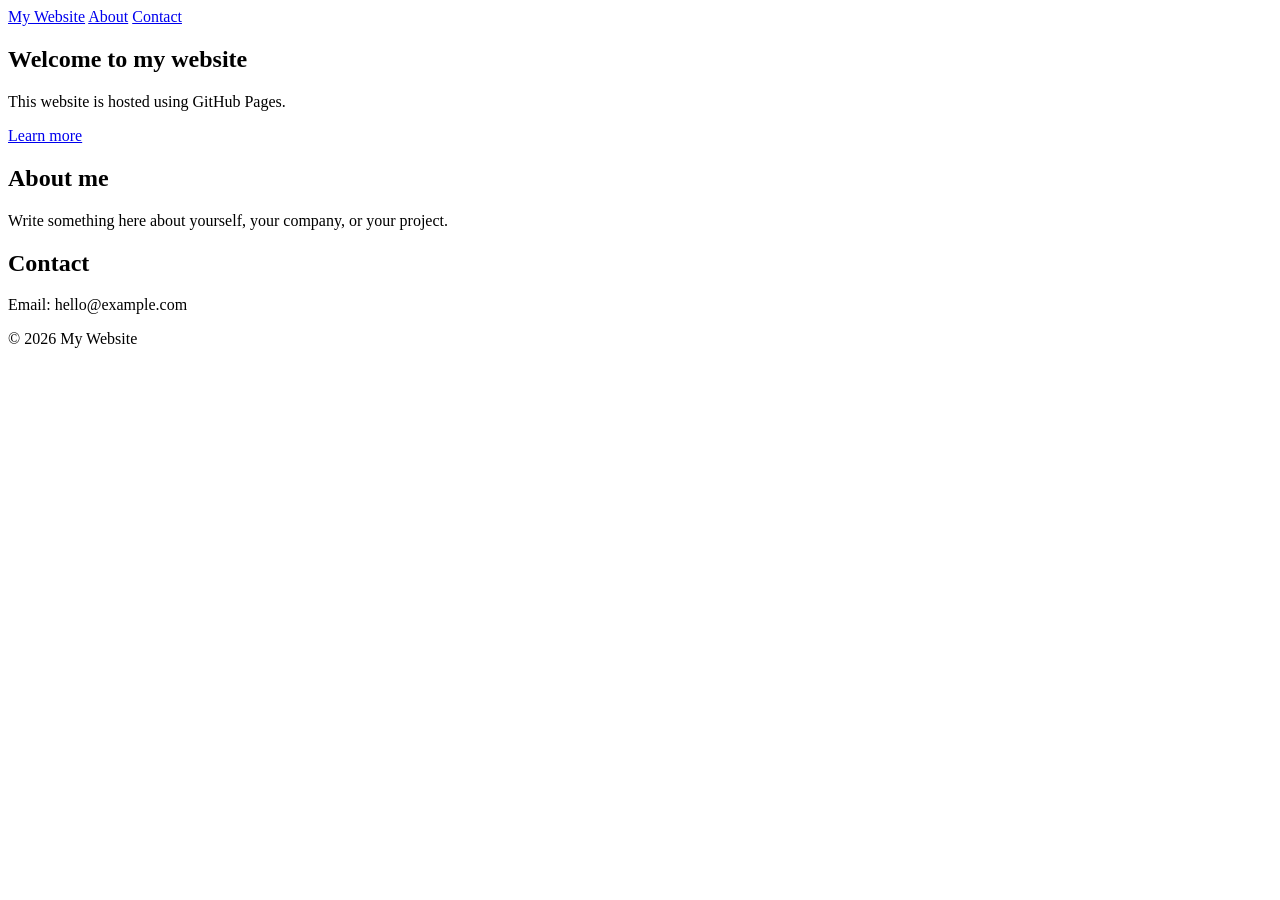
==== index.html @ 78ca0180 "Create index.html" ====
<!DOCTYPE html>
<html lang="en">
<head>
  <meta charset="UTF-8">

  <meta
    name="viewport"
    content="width=device-width, initial-scale=1.0"
  >

  <title>My Website</title>

  <meta
    name="description"
    content="Welcome to my personal website."
  >

  <link rel="stylesheet" href="style.css">
</head>

<body>
  <header>
    <nav>
      <a href="/">My Website</a>
      <a href="#about">About</a>
      <a href="#contact">Contact</a>
    </nav>
  </header>

  <main>
    <section class="hero">
      <h1>Welcome to my website</h1>
      <p>This website is hosted using GitHub Pages.</p>
      <a class="button" href="#about">Learn more</a>
    </section>

    <section id="about">
      <h2>About me</h2>
      <p>
        Write something here about yourself, your company,
        or your project.
      </p>
    </section>

    <section id="contact">
      <h2>Contact</h2>
      <p>Email: hello@example.com</p>
    </section>
  </main>

  <footer>
    <p>© 2026 My Website</p>
  </footer>
</body>
</html>
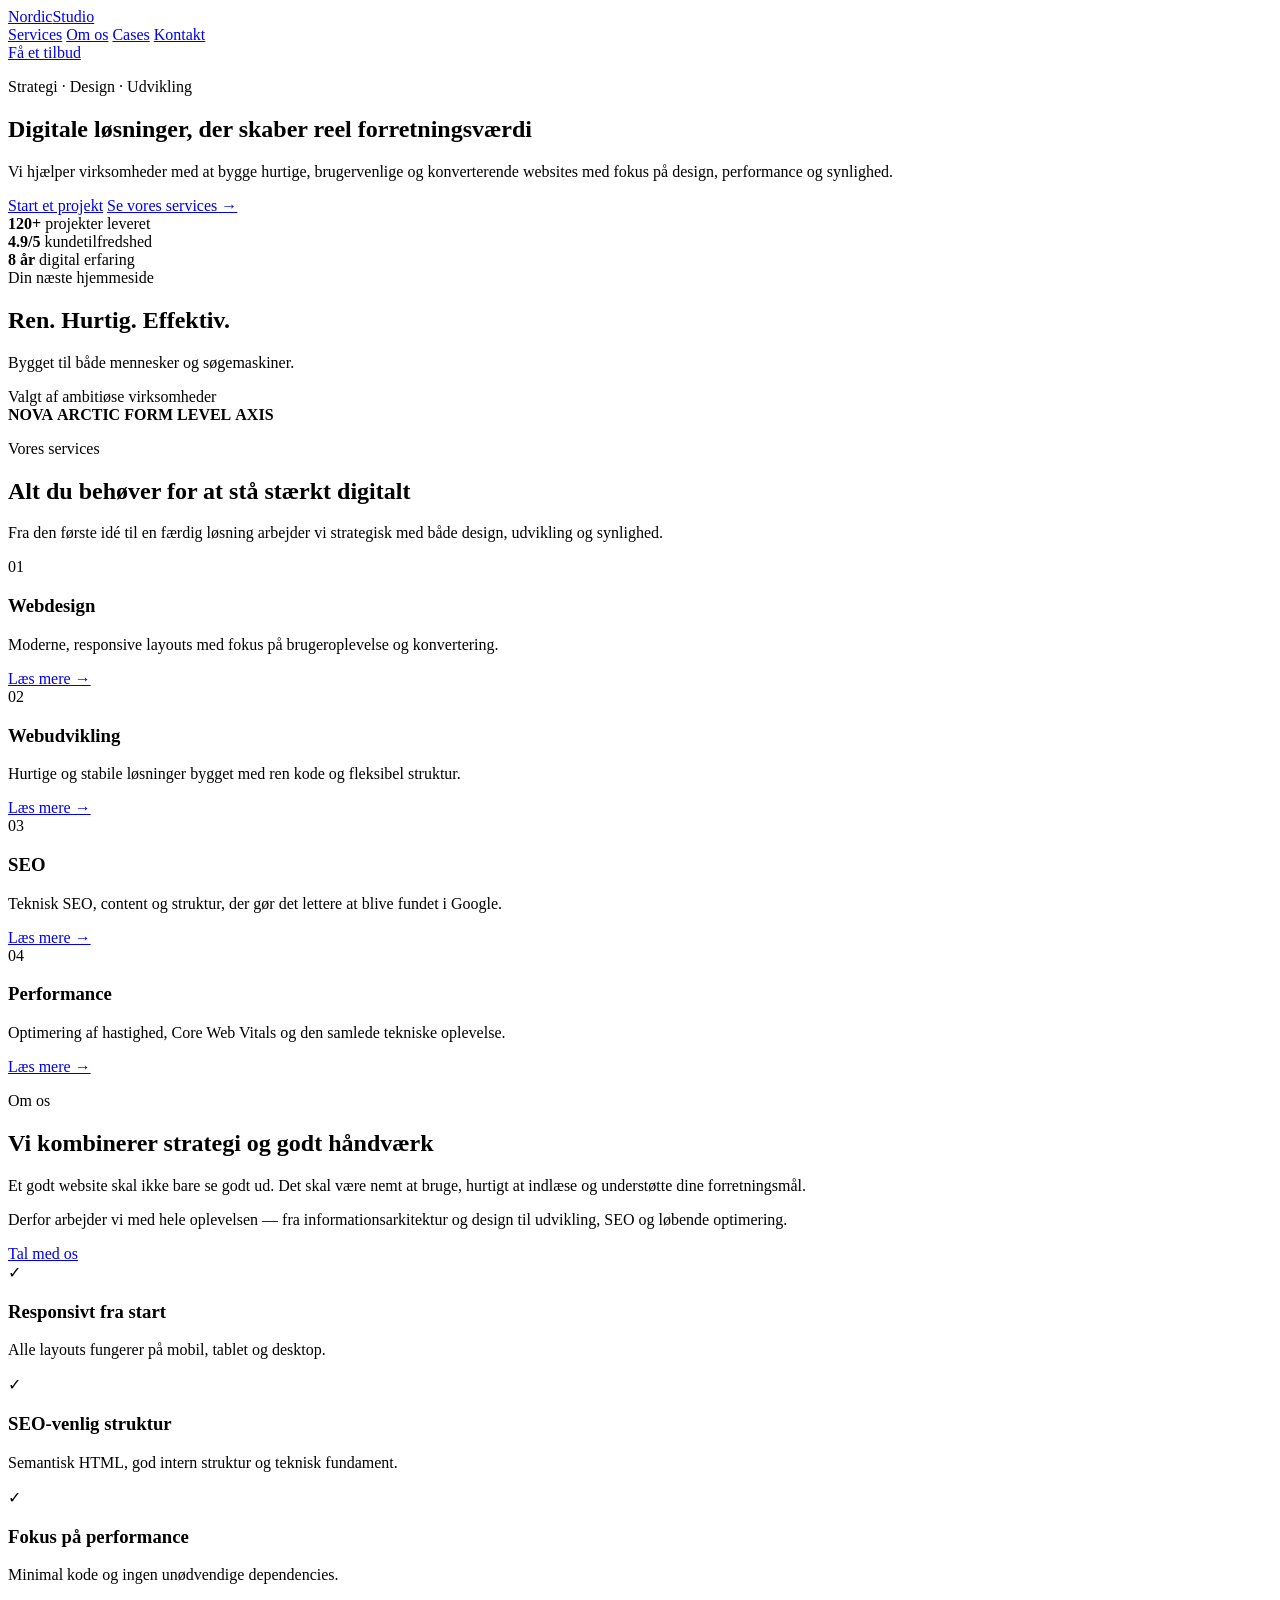
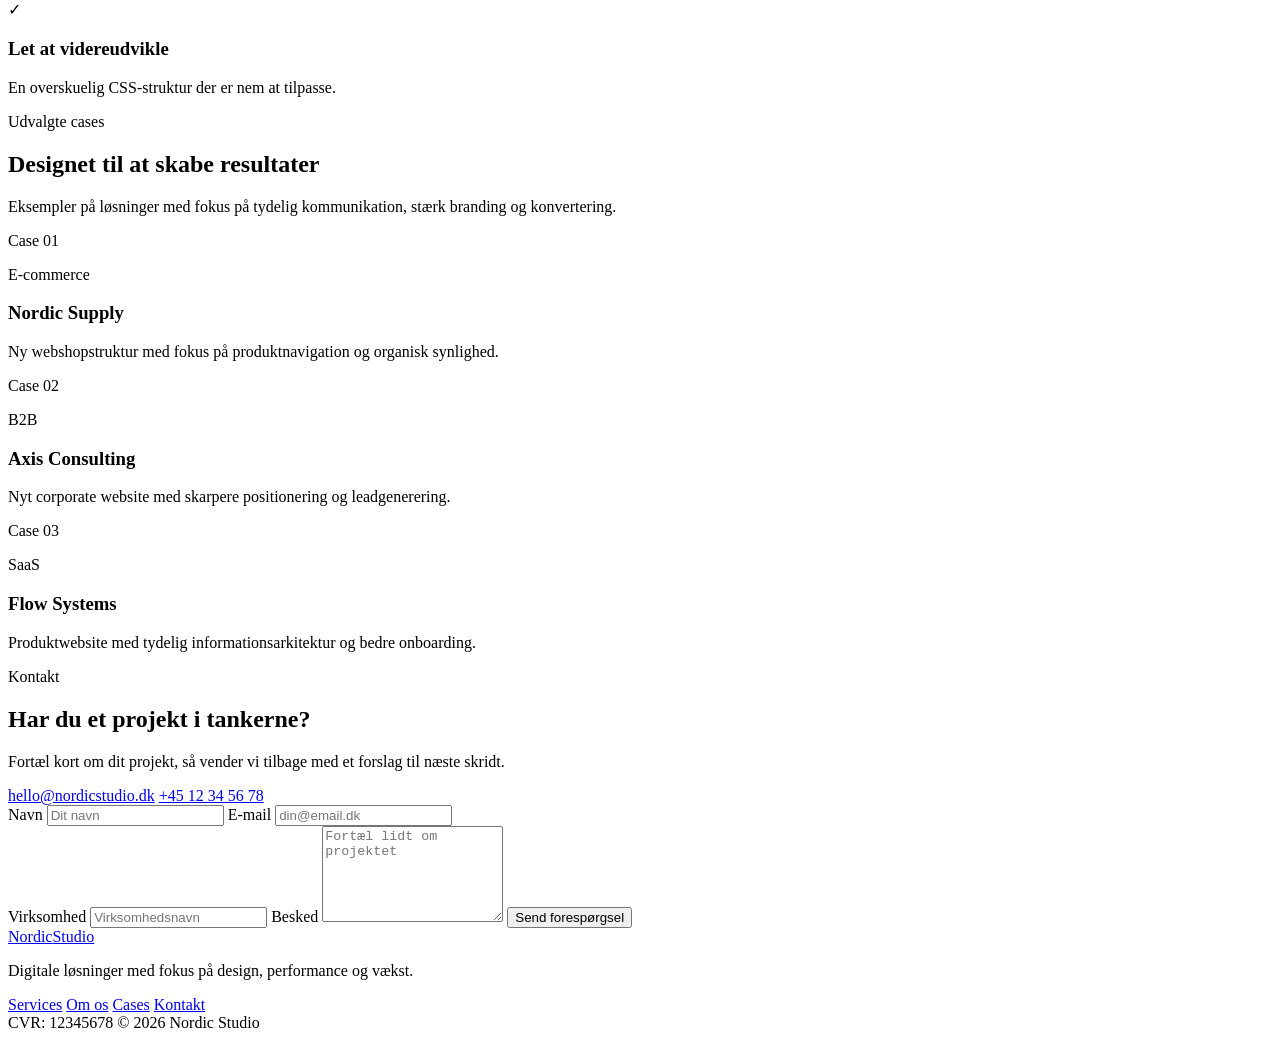
==== commit c6011d80: "Update index.html" ====
--- a/index.html
+++ b/index.html
@@ -1,55 +1,305 @@
 <!DOCTYPE html>
-<html lang="en">
+<html lang="da">
 <head>
   <meta charset="UTF-8">
-
-  <meta
-    name="viewport"
-    content="width=device-width, initial-scale=1.0"
-  >
-
-  <title>My Website</title>
-
-  <meta
-    name="description"
-    content="Welcome to my personal website."
-  >
-
-  <link rel="stylesheet" href="style.css">
+  <meta name="viewport" content="width=device-width, initial-scale=1.0">
+  <meta name="description" content="Responsiv hjemmeside bygget med HTML og CSS Flexbox.">
+  <title>Nordic Studio | Moderne digitale løsninger</title>
+  <link rel="stylesheet" href="styles.css">
 </head>
-
 <body>
-  <header>
-    <nav>
-      <a href="/">My Website</a>
-      <a href="#about">About</a>
-      <a href="#contact">Contact</a>
-    </nav>
+
+  <header class="site-header">
+    <div class="container header-inner">
+      <a href="#" class="logo" aria-label="Nordic Studio forside">Nordic<span>Studio</span></a>
+
+      <nav class="main-nav" aria-label="Primær navigation">
+        <a href="#services">Services</a>
+        <a href="#about">Om os</a>
+        <a href="#cases">Cases</a>
+        <a href="#contact">Kontakt</a>
+      </nav>
+
+      <a href="#contact" class="button button-small">Få et tilbud</a>
+    </div>
   </header>
 
   <main>
+
     <section class="hero">
-      <h1>Welcome to my website</h1>
-      <p>This website is hosted using GitHub Pages.</p>
-      <a class="button" href="#about">Learn more</a>
-    </section>
-
-    <section id="about">
-      <h2>About me</h2>
-      <p>
-        Write something here about yourself, your company,
-        or your project.
-      </p>
-    </section>
-
-    <section id="contact">
-      <h2>Contact</h2>
-      <p>Email: hello@example.com</p>
-    </section>
+      <div class="container hero-inner">
+        <div class="hero-content">
+          <p class="eyebrow">Strategi · Design · Udvikling</p>
+          <h1>Digitale løsninger, der skaber reel forretningsværdi</h1>
+          <p class="hero-text">
+            Vi hjælper virksomheder med at bygge hurtige, brugervenlige og konverterende websites
+            med fokus på design, performance og synlighed.
+          </p>
+
+          <div class="hero-actions">
+            <a href="#contact" class="button">Start et projekt</a>
+            <a href="#services" class="text-link">Se vores services →</a>
+          </div>
+
+          <div class="hero-stats">
+            <div>
+              <strong>120+</strong>
+              <span>projekter leveret</span>
+            </div>
+            <div>
+              <strong>4.9/5</strong>
+              <span>kundetilfredshed</span>
+            </div>
+            <div>
+              <strong>8 år</strong>
+              <span>digital erfaring</span>
+            </div>
+          </div>
+        </div>
+
+        <div class="hero-card">
+          <div class="browser-bar">
+            <span></span><span></span><span></span>
+          </div>
+          <div class="mockup">
+            <div class="mockup-label">Din næste hjemmeside</div>
+            <h2>Ren. Hurtig. Effektiv.</h2>
+            <p>Bygget til både mennesker og søgemaskiner.</p>
+            <div class="mockup-boxes">
+              <div></div>
+              <div></div>
+              <div></div>
+            </div>
+          </div>
+        </div>
+      </div>
+    </section>
+
+    <section class="trust">
+      <div class="container trust-inner">
+        <span>Valgt af ambitiøse virksomheder</span>
+        <div class="logos">
+          <strong>NOVA</strong>
+          <strong>ARCTIC</strong>
+          <strong>FORM</strong>
+          <strong>LEVEL</strong>
+          <strong>AXIS</strong>
+        </div>
+      </div>
+    </section>
+
+    <section class="section" id="services">
+      <div class="container">
+        <div class="section-heading">
+          <div>
+            <p class="eyebrow">Vores services</p>
+            <h2>Alt du behøver for at stå stærkt digitalt</h2>
+          </div>
+          <p>
+            Fra den første idé til en færdig løsning arbejder vi strategisk med både design,
+            udvikling og synlighed.
+          </p>
+        </div>
+
+        <div class="service-grid">
+          <article class="service-card">
+            <div class="service-number">01</div>
+            <h3>Webdesign</h3>
+            <p>Moderne, responsive layouts med fokus på brugeroplevelse og konvertering.</p>
+            <a href="#contact">Læs mere →</a>
+          </article>
+
+          <article class="service-card">
+            <div class="service-number">02</div>
+            <h3>Webudvikling</h3>
+            <p>Hurtige og stabile løsninger bygget med ren kode og fleksibel struktur.</p>
+            <a href="#contact">Læs mere →</a>
+          </article>
+
+          <article class="service-card">
+            <div class="service-number">03</div>
+            <h3>SEO</h3>
+            <p>Teknisk SEO, content og struktur, der gør det lettere at blive fundet i Google.</p>
+            <a href="#contact">Læs mere →</a>
+          </article>
+
+          <article class="service-card">
+            <div class="service-number">04</div>
+            <h3>Performance</h3>
+            <p>Optimering af hastighed, Core Web Vitals og den samlede tekniske oplevelse.</p>
+            <a href="#contact">Læs mere →</a>
+          </article>
+        </div>
+      </div>
+    </section>
+
+    <section class="section section-dark" id="about">
+      <div class="container split-layout">
+        <div class="split-copy">
+          <p class="eyebrow">Om os</p>
+          <h2>Vi kombinerer strategi og godt håndværk</h2>
+          <p>
+            Et godt website skal ikke bare se godt ud. Det skal være nemt at bruge, hurtigt at
+            indlæse og understøtte dine forretningsmål.
+          </p>
+          <p>
+            Derfor arbejder vi med hele oplevelsen — fra informationsarkitektur og design til
+            udvikling, SEO og løbende optimering.
+          </p>
+          <a href="#contact" class="button button-light">Tal med os</a>
+        </div>
+
+        <div class="feature-list">
+          <div class="feature-item">
+            <span>✓</span>
+            <div>
+              <h3>Responsivt fra start</h3>
+              <p>Alle layouts fungerer på mobil, tablet og desktop.</p>
+            </div>
+          </div>
+
+          <div class="feature-item">
+            <span>✓</span>
+            <div>
+              <h3>SEO-venlig struktur</h3>
+              <p>Semantisk HTML, god intern struktur og teknisk fundament.</p>
+            </div>
+          </div>
+
+          <div class="feature-item">
+            <span>✓</span>
+            <div>
+              <h3>Fokus på performance</h3>
+              <p>Minimal kode og ingen unødvendige dependencies.</p>
+            </div>
+          </div>
+
+          <div class="feature-item">
+            <span>✓</span>
+            <div>
+              <h3>Let at videreudvikle</h3>
+              <p>En overskuelig CSS-struktur der er nem at tilpasse.</p>
+            </div>
+          </div>
+        </div>
+      </div>
+    </section>
+
+    <section class="section" id="cases">
+      <div class="container">
+        <div class="section-heading">
+          <div>
+            <p class="eyebrow">Udvalgte cases</p>
+            <h2>Designet til at skabe resultater</h2>
+          </div>
+          <p>
+            Eksempler på løsninger med fokus på tydelig kommunikation, stærk branding og
+            konvertering.
+          </p>
+        </div>
+
+        <div class="case-grid">
+          <article class="case-card case-large">
+            <div class="case-visual">
+              <span>Case 01</span>
+            </div>
+            <div class="case-content">
+              <p class="case-category">E-commerce</p>
+              <h3>Nordic Supply</h3>
+              <p>Ny webshopstruktur med fokus på produktnavigation og organisk synlighed.</p>
+            </div>
+          </article>
+
+          <article class="case-card">
+            <div class="case-visual visual-alt">
+              <span>Case 02</span>
+            </div>
+            <div class="case-content">
+              <p class="case-category">B2B</p>
+              <h3>Axis Consulting</h3>
+              <p>Nyt corporate website med skarpere positionering og leadgenerering.</p>
+            </div>
+          </article>
+
+          <article class="case-card">
+            <div class="case-visual visual-third">
+              <span>Case 03</span>
+            </div>
+            <div class="case-content">
+              <p class="case-category">SaaS</p>
+              <h3>Flow Systems</h3>
+              <p>Produktwebsite med tydelig informationsarkitektur og bedre onboarding.</p>
+            </div>
+          </article>
+        </div>
+      </div>
+    </section>
+
+    <section class="section contact-section" id="contact">
+      <div class="container contact-layout">
+        <div class="contact-copy">
+          <p class="eyebrow">Kontakt</p>
+          <h2>Har du et projekt i tankerne?</h2>
+          <p>
+            Fortæl kort om dit projekt, så vender vi tilbage med et forslag til næste skridt.
+          </p>
+
+          <div class="contact-details">
+            <a href="mailto:hello@nordicstudio.dk">hello@nordicstudio.dk</a>
+            <a href="tel:+4512345678">+45 12 34 56 78</a>
+          </div>
+        </div>
+
+        <form class="contact-form">
+          <div class="form-row">
+            <label>
+              Navn
+              <input type="text" name="name" placeholder="Dit navn">
+            </label>
+
+            <label>
+              E-mail
+              <input type="email" name="email" placeholder="din@email.dk">
+            </label>
+          </div>
+
+          <label>
+            Virksomhed
+            <input type="text" name="company" placeholder="Virksomhedsnavn">
+          </label>
+
+          <label>
+            Besked
+            <textarea name="message" rows="6" placeholder="Fortæl lidt om projektet"></textarea>
+          </label>
+
+          <button class="button" type="submit">Send forespørgsel</button>
+        </form>
+      </div>
+    </section>
+
   </main>
 
-  <footer>
-    <p>© 2026 My Website</p>
+  <footer class="site-footer">
+    <div class="container footer-inner">
+      <div>
+        <a href="#" class="logo footer-logo">Nordic<span>Studio</span></a>
+        <p>Digitale løsninger med fokus på design, performance og vækst.</p>
+      </div>
+
+      <div class="footer-links">
+        <a href="#services">Services</a>
+        <a href="#about">Om os</a>
+        <a href="#cases">Cases</a>
+        <a href="#contact">Kontakt</a>
+      </div>
+
+      <div class="footer-meta">
+        <span>CVR: 12345678</span>
+        <span>© 2026 Nordic Studio</span>
+      </div>
+    </div>
   </footer>
+
 </body>
 </html>
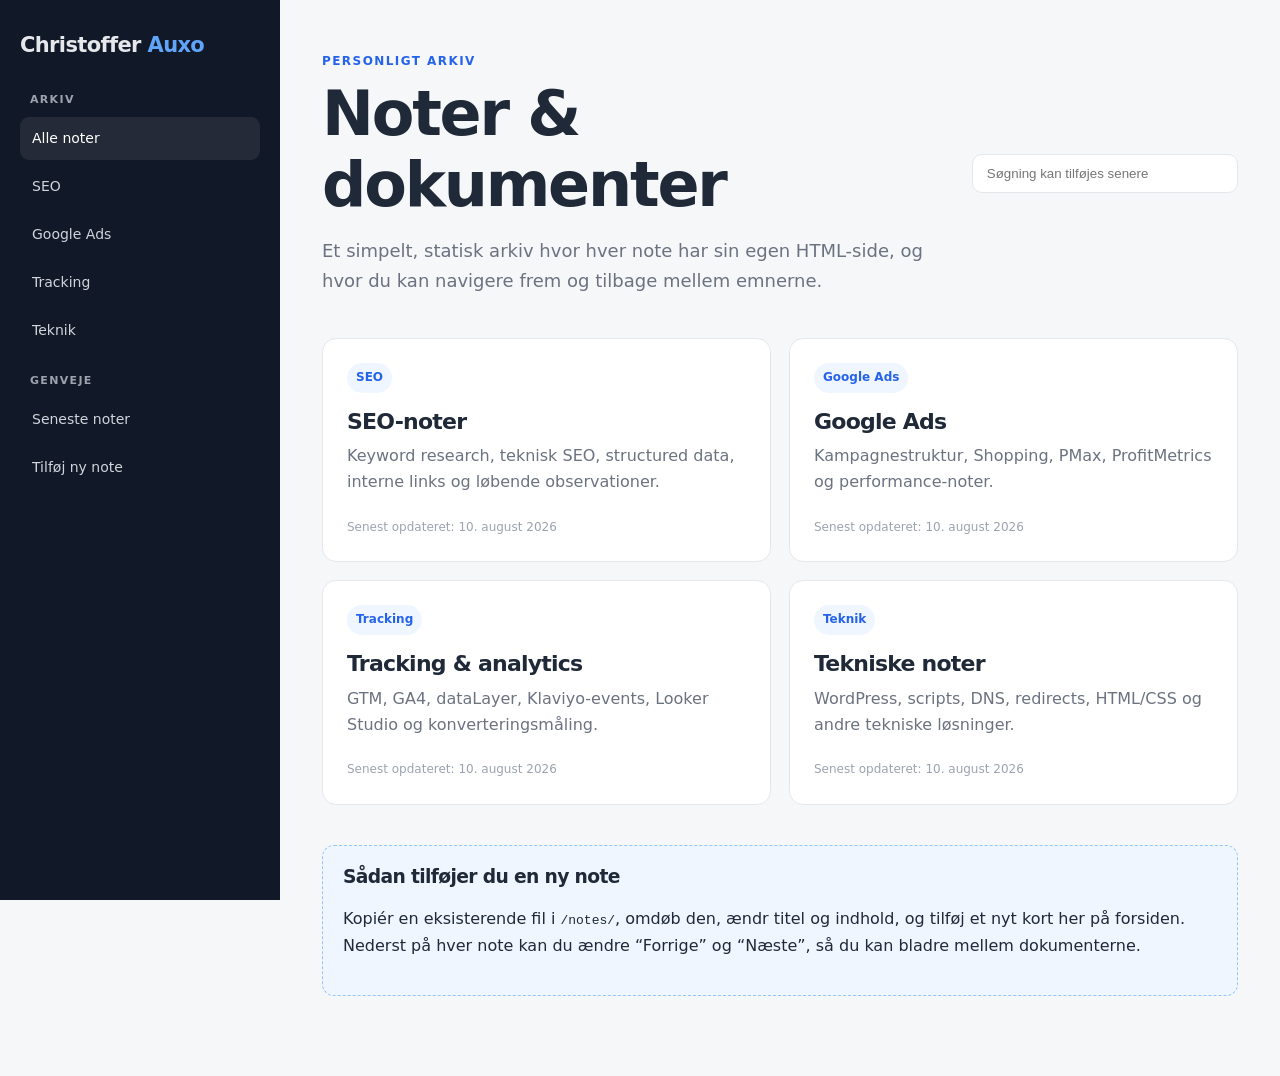
==== commit 2bac5efd: "Add files via upload" ====
--- a/index.html
+++ b/index.html
@@ -1,305 +1,82 @@
-<!DOCTYPE html>
+<!doctype html>
 <html lang="da">
 <head>
-  <meta charset="UTF-8">
-  <meta name="viewport" content="width=device-width, initial-scale=1.0">
-  <meta name="description" content="Responsiv hjemmeside bygget med HTML og CSS Flexbox.">
-  <title>Nordic Studio | Moderne digitale løsninger</title>
+  <meta charset="utf-8">
+  <meta name="viewport" content="width=device-width, initial-scale=1">
+  <meta name="description" content="Personligt note- og dokumentarkiv for Christoffer Auxo.">
+  <title>Christoffer Auxo — Notearkiv</title>
   <link rel="stylesheet" href="styles.css">
 </head>
 <body>
+<div class="layout">
+  <aside class="sidebar">
+    <a class="brand" href="index.html">Christoffer <span>Auxo</span></a>
 
-  <header class="site-header">
-    <div class="container header-inner">
-      <a href="#" class="logo" aria-label="Nordic Studio forside">Nordic<span>Studio</span></a>
+    <div class="sidebar-label">Arkiv</div>
+    <nav class="nav">
+      <a class="active" href="index.html">Alle noter</a>
+      <a href="notes/seo-noter.html">SEO</a>
+      <a href="notes/google-ads.html">Google Ads</a>
+      <a href="notes/tracking.html">Tracking</a>
+      <a href="notes/teknik.html">Teknik</a>
+    </nav>
 
-      <nav class="main-nav" aria-label="Primær navigation">
-        <a href="#services">Services</a>
-        <a href="#about">Om os</a>
-        <a href="#cases">Cases</a>
-        <a href="#contact">Kontakt</a>
-      </nav>
+    <div class="sidebar-label">Genveje</div>
+    <nav class="nav">
+      <a href="#seneste">Seneste noter</a>
+      <a href="#saadan-tilfoejer-du">Tilføj ny note</a>
+    </nav>
+  </aside>
 
-      <a href="#contact" class="button button-small">Få et tilbud</a>
-    </div>
-  </header>
-
-  <main>
-
-    <section class="hero">
-      <div class="container hero-inner">
-        <div class="hero-content">
-          <p class="eyebrow">Strategi · Design · Udvikling</p>
-          <h1>Digitale løsninger, der skaber reel forretningsværdi</h1>
-          <p class="hero-text">
-            Vi hjælper virksomheder med at bygge hurtige, brugervenlige og konverterende websites
-            med fokus på design, performance og synlighed.
-          </p>
-
-          <div class="hero-actions">
-            <a href="#contact" class="button">Start et projekt</a>
-            <a href="#services" class="text-link">Se vores services →</a>
-          </div>
-
-          <div class="hero-stats">
-            <div>
-              <strong>120+</strong>
-              <span>projekter leveret</span>
-            </div>
-            <div>
-              <strong>4.9/5</strong>
-              <span>kundetilfredshed</span>
-            </div>
-            <div>
-              <strong>8 år</strong>
-              <span>digital erfaring</span>
-            </div>
-          </div>
+  <main class="main">
+    <div class="container">
+      <div class="topbar">
+        <div>
+          <p class="eyebrow">Personligt arkiv</p>
+          <h1>Noter & dokumenter</h1>
+          <p class="lead">Et simpelt, statisk arkiv hvor hver note har sin egen HTML-side, og hvor du kan navigere frem og tilbage mellem emnerne.</p>
         </div>
-
-        <div class="hero-card">
-          <div class="browser-bar">
-            <span></span><span></span><span></span>
-          </div>
-          <div class="mockup">
-            <div class="mockup-label">Din næste hjemmeside</div>
-            <h2>Ren. Hurtig. Effektiv.</h2>
-            <p>Bygget til både mennesker og søgemaskiner.</p>
-            <div class="mockup-boxes">
-              <div></div>
-              <div></div>
-              <div></div>
-            </div>
-          </div>
-        </div>
-      </div>
-    </section>
-
-    <section class="trust">
-      <div class="container trust-inner">
-        <span>Valgt af ambitiøse virksomheder</span>
-        <div class="logos">
-          <strong>NOVA</strong>
-          <strong>ARCTIC</strong>
-          <strong>FORM</strong>
-          <strong>LEVEL</strong>
-          <strong>AXIS</strong>
-        </div>
-      </div>
-    </section>
-
-    <section class="section" id="services">
-      <div class="container">
-        <div class="section-heading">
-          <div>
-            <p class="eyebrow">Vores services</p>
-            <h2>Alt du behøver for at stå stærkt digitalt</h2>
-          </div>
-          <p>
-            Fra den første idé til en færdig løsning arbejder vi strategisk med både design,
-            udvikling og synlighed.
-          </p>
-        </div>
-
-        <div class="service-grid">
-          <article class="service-card">
-            <div class="service-number">01</div>
-            <h3>Webdesign</h3>
-            <p>Moderne, responsive layouts med fokus på brugeroplevelse og konvertering.</p>
-            <a href="#contact">Læs mere →</a>
-          </article>
-
-          <article class="service-card">
-            <div class="service-number">02</div>
-            <h3>Webudvikling</h3>
-            <p>Hurtige og stabile løsninger bygget med ren kode og fleksibel struktur.</p>
-            <a href="#contact">Læs mere →</a>
-          </article>
-
-          <article class="service-card">
-            <div class="service-number">03</div>
-            <h3>SEO</h3>
-            <p>Teknisk SEO, content og struktur, der gør det lettere at blive fundet i Google.</p>
-            <a href="#contact">Læs mere →</a>
-          </article>
-
-          <article class="service-card">
-            <div class="service-number">04</div>
-            <h3>Performance</h3>
-            <p>Optimering af hastighed, Core Web Vitals og den samlede tekniske oplevelse.</p>
-            <a href="#contact">Læs mere →</a>
-          </article>
-        </div>
-      </div>
-    </section>
-
-    <section class="section section-dark" id="about">
-      <div class="container split-layout">
-        <div class="split-copy">
-          <p class="eyebrow">Om os</p>
-          <h2>Vi kombinerer strategi og godt håndværk</h2>
-          <p>
-            Et godt website skal ikke bare se godt ud. Det skal være nemt at bruge, hurtigt at
-            indlæse og understøtte dine forretningsmål.
-          </p>
-          <p>
-            Derfor arbejder vi med hele oplevelsen — fra informationsarkitektur og design til
-            udvikling, SEO og løbende optimering.
-          </p>
-          <a href="#contact" class="button button-light">Tal med os</a>
-        </div>
-
-        <div class="feature-list">
-          <div class="feature-item">
-            <span>✓</span>
-            <div>
-              <h3>Responsivt fra start</h3>
-              <p>Alle layouts fungerer på mobil, tablet og desktop.</p>
-            </div>
-          </div>
-
-          <div class="feature-item">
-            <span>✓</span>
-            <div>
-              <h3>SEO-venlig struktur</h3>
-              <p>Semantisk HTML, god intern struktur og teknisk fundament.</p>
-            </div>
-          </div>
-
-          <div class="feature-item">
-            <span>✓</span>
-            <div>
-              <h3>Fokus på performance</h3>
-              <p>Minimal kode og ingen unødvendige dependencies.</p>
-            </div>
-          </div>
-
-          <div class="feature-item">
-            <span>✓</span>
-            <div>
-              <h3>Let at videreudvikle</h3>
-              <p>En overskuelig CSS-struktur der er nem at tilpasse.</p>
-            </div>
-          </div>
-        </div>
-      </div>
-    </section>
-
-    <section class="section" id="cases">
-      <div class="container">
-        <div class="section-heading">
-          <div>
-            <p class="eyebrow">Udvalgte cases</p>
-            <h2>Designet til at skabe resultater</h2>
-          </div>
-          <p>
-            Eksempler på løsninger med fokus på tydelig kommunikation, stærk branding og
-            konvertering.
-          </p>
-        </div>
-
-        <div class="case-grid">
-          <article class="case-card case-large">
-            <div class="case-visual">
-              <span>Case 01</span>
-            </div>
-            <div class="case-content">
-              <p class="case-category">E-commerce</p>
-              <h3>Nordic Supply</h3>
-              <p>Ny webshopstruktur med fokus på produktnavigation og organisk synlighed.</p>
-            </div>
-          </article>
-
-          <article class="case-card">
-            <div class="case-visual visual-alt">
-              <span>Case 02</span>
-            </div>
-            <div class="case-content">
-              <p class="case-category">B2B</p>
-              <h3>Axis Consulting</h3>
-              <p>Nyt corporate website med skarpere positionering og leadgenerering.</p>
-            </div>
-          </article>
-
-          <article class="case-card">
-            <div class="case-visual visual-third">
-              <span>Case 03</span>
-            </div>
-            <div class="case-content">
-              <p class="case-category">SaaS</p>
-              <h3>Flow Systems</h3>
-              <p>Produktwebsite med tydelig informationsarkitektur og bedre onboarding.</p>
-            </div>
-          </article>
-        </div>
-      </div>
-    </section>
-
-    <section class="section contact-section" id="contact">
-      <div class="container contact-layout">
-        <div class="contact-copy">
-          <p class="eyebrow">Kontakt</p>
-          <h2>Har du et projekt i tankerne?</h2>
-          <p>
-            Fortæl kort om dit projekt, så vender vi tilbage med et forslag til næste skridt.
-          </p>
-
-          <div class="contact-details">
-            <a href="mailto:hello@nordicstudio.dk">hello@nordicstudio.dk</a>
-            <a href="tel:+4512345678">+45 12 34 56 78</a>
-          </div>
-        </div>
-
-        <form class="contact-form">
-          <div class="form-row">
-            <label>
-              Navn
-              <input type="text" name="name" placeholder="Dit navn">
-            </label>
-
-            <label>
-              E-mail
-              <input type="email" name="email" placeholder="din@email.dk">
-            </label>
-          </div>
-
-          <label>
-            Virksomhed
-            <input type="text" name="company" placeholder="Virksomhedsnavn">
-          </label>
-
-          <label>
-            Besked
-            <textarea name="message" rows="6" placeholder="Fortæl lidt om projektet"></textarea>
-          </label>
-
-          <button class="button" type="submit">Send forespørgsel</button>
-        </form>
-      </div>
-    </section>
-
-  </main>
-
-  <footer class="site-footer">
-    <div class="container footer-inner">
-      <div>
-        <a href="#" class="logo footer-logo">Nordic<span>Studio</span></a>
-        <p>Digitale løsninger med fokus på design, performance og vækst.</p>
+        <input class="search" type="search" placeholder="Søgning kan tilføjes senere" disabled>
       </div>
 
-      <div class="footer-links">
-        <a href="#services">Services</a>
-        <a href="#about">Om os</a>
-        <a href="#cases">Cases</a>
-        <a href="#contact">Kontakt</a>
-      </div>
+      <section id="seneste">
+        <div class="grid">
+          <a class="card" href="notes/seo-noter.html">
+            <span class="tag">SEO</span>
+            <h2>SEO-noter</h2>
+            <p>Keyword research, teknisk SEO, structured data, interne links og løbende observationer.</p>
+            <span class="date">Senest opdateret: 10. august 2026</span>
+          </a>
 
-      <div class="footer-meta">
-        <span>CVR: 12345678</span>
-        <span>© 2026 Nordic Studio</span>
-      </div>
+          <a class="card" href="notes/google-ads.html">
+            <span class="tag">Google Ads</span>
+            <h2>Google Ads</h2>
+            <p>Kampagnestruktur, Shopping, PMax, ProfitMetrics og performance-noter.</p>
+            <span class="date">Senest opdateret: 10. august 2026</span>
+          </a>
+
+          <a class="card" href="notes/tracking.html">
+            <span class="tag">Tracking</span>
+            <h2>Tracking & analytics</h2>
+            <p>GTM, GA4, dataLayer, Klaviyo-events, Looker Studio og konverteringsmåling.</p>
+            <span class="date">Senest opdateret: 10. august 2026</span>
+          </a>
+
+          <a class="card" href="notes/teknik.html">
+            <span class="tag">Teknik</span>
+            <h2>Tekniske noter</h2>
+            <p>WordPress, scripts, DNS, redirects, HTML/CSS og andre tekniske løsninger.</p>
+            <span class="date">Senest opdateret: 10. august 2026</span>
+          </a>
+        </div>
+      </section>
+
+      <section class="help-box" id="saadan-tilfoejer-du">
+        <h3>Sådan tilføjer du en ny note</h3>
+        <p>Kopiér en eksisterende fil i <code>/notes/</code>, omdøb den, ændr titel og indhold, og tilføj et nyt kort her på forsiden. Nederst på hver note kan du ændre “Forrige” og “Næste”, så du kan bladre mellem dokumenterne.</p>
+      </section>
     </div>
-  </footer>
-
+  </main>
+</div>
 </body>
 </html>
--- a/styles.css
+++ b/styles.css
@@ -0,0 +1,317 @@
+:root {
+  --bg: #f6f7f9;
+  --panel: #ffffff;
+  --text: #1f2937;
+  --muted: #6b7280;
+  --border: #e5e7eb;
+  --accent: #2563eb;
+  --accent-soft: #eff6ff;
+  --sidebar: #111827;
+  --sidebar-text: #e5e7eb;
+  --max: 1180px;
+  --radius: 14px;
+}
+
+* { box-sizing: border-box; }
+
+html { scroll-behavior: smooth; }
+
+body {
+  margin: 0;
+  font-family: Inter, system-ui, -apple-system, BlinkMacSystemFont, "Segoe UI", sans-serif;
+  background: var(--bg);
+  color: var(--text);
+  line-height: 1.65;
+}
+
+a { color: inherit; text-decoration: none; }
+
+.layout {
+  min-height: 100vh;
+  display: flex;
+}
+
+.sidebar {
+  width: 280px;
+  flex: 0 0 280px;
+  min-height: 100vh;
+  position: sticky;
+  top: 0;
+  align-self: flex-start;
+  padding: 28px 20px;
+  background: var(--sidebar);
+  color: var(--sidebar-text);
+}
+
+.brand {
+  display: block;
+  margin-bottom: 28px;
+  font-size: 21px;
+  font-weight: 800;
+  letter-spacing: -0.03em;
+}
+
+.brand span { color: #60a5fa; }
+
+.sidebar-label {
+  margin: 20px 10px 8px;
+  color: #9ca3af;
+  font-size: 11px;
+  font-weight: 800;
+  letter-spacing: .12em;
+  text-transform: uppercase;
+}
+
+.nav {
+  display: flex;
+  flex-direction: column;
+  gap: 5px;
+}
+
+.nav a {
+  padding: 10px 12px;
+  border-radius: 9px;
+  color: #d1d5db;
+  font-size: 14px;
+}
+
+.nav a:hover,
+.nav a.active {
+  color: #fff;
+  background: rgba(255,255,255,.08);
+}
+
+.main {
+  flex: 1;
+  min-width: 0;
+  padding: 52px 42px 80px;
+}
+
+.container {
+  width: min(100%, var(--max));
+  margin: 0 auto;
+}
+
+.topbar {
+  display: flex;
+  align-items: center;
+  justify-content: space-between;
+  gap: 20px;
+  margin-bottom: 42px;
+}
+
+.eyebrow {
+  margin: 0 0 6px;
+  color: var(--accent);
+  font-size: 12px;
+  font-weight: 800;
+  letter-spacing: .12em;
+  text-transform: uppercase;
+}
+
+h1, h2, h3 {
+  line-height: 1.15;
+  letter-spacing: -0.035em;
+}
+
+h1 {
+  margin: 0;
+  font-size: clamp(38px, 6vw, 62px);
+}
+
+h2 { font-size: 28px; }
+
+.lead {
+  max-width: 720px;
+  margin: 16px 0 0;
+  color: var(--muted);
+  font-size: 18px;
+}
+
+.search {
+  width: min(100%, 300px);
+  padding: 11px 14px;
+  border: 1px solid var(--border);
+  border-radius: 10px;
+  background: var(--panel);
+  color: var(--text);
+}
+
+.grid {
+  display: flex;
+  flex-wrap: wrap;
+  gap: 18px;
+}
+
+.card {
+  flex: 1 1 300px;
+  min-width: 260px;
+  padding: 24px;
+  border: 1px solid var(--border);
+  border-radius: var(--radius);
+  background: var(--panel);
+  transition: transform .18s ease, box-shadow .18s ease;
+}
+
+.card:hover {
+  transform: translateY(-3px);
+  box-shadow: 0 12px 32px rgba(17,24,39,.08);
+}
+
+.card .tag,
+.meta .tag {
+  display: inline-flex;
+  padding: 5px 9px;
+  border-radius: 999px;
+  background: var(--accent-soft);
+  color: var(--accent);
+  font-size: 12px;
+  font-weight: 700;
+}
+
+.card h2 {
+  margin: 16px 0 9px;
+  font-size: 22px;
+}
+
+.card p {
+  margin: 0;
+  color: var(--muted);
+}
+
+.card .date {
+  display: block;
+  margin-top: 22px;
+  color: #9ca3af;
+  font-size: 12px;
+}
+
+.note {
+  max-width: 850px;
+}
+
+.breadcrumbs {
+  display: flex;
+  flex-wrap: wrap;
+  gap: 8px;
+  margin-bottom: 24px;
+  color: var(--muted);
+  font-size: 14px;
+}
+
+.breadcrumbs a:hover { color: var(--accent); }
+
+.note-header {
+  padding-bottom: 26px;
+  border-bottom: 1px solid var(--border);
+}
+
+.meta {
+  display: flex;
+  flex-wrap: wrap;
+  gap: 10px;
+  margin-top: 18px;
+  color: var(--muted);
+  font-size: 13px;
+}
+
+.note-body {
+  padding: 30px 0;
+}
+
+.note-body h2 {
+  margin-top: 38px;
+}
+
+.note-body pre,
+.note-body code {
+  font-family: "SFMono-Regular", Consolas, monospace;
+}
+
+.note-body pre {
+  overflow-x: auto;
+  padding: 18px;
+  border-radius: 12px;
+  background: #111827;
+  color: #e5e7eb;
+}
+
+.note-body code:not(pre code) {
+  padding: 2px 5px;
+  border-radius: 5px;
+  background: #eef2f7;
+}
+
+.note-body blockquote {
+  margin: 24px 0;
+  padding: 4px 0 4px 18px;
+  border-left: 4px solid var(--accent);
+  color: #4b5563;
+}
+
+.note-nav {
+  display: flex;
+  justify-content: space-between;
+  gap: 16px;
+  margin-top: 42px;
+  padding-top: 24px;
+  border-top: 1px solid var(--border);
+}
+
+.note-nav a {
+  flex: 1;
+  padding: 16px;
+  border: 1px solid var(--border);
+  border-radius: 12px;
+  background: var(--panel);
+}
+
+.note-nav a:last-child { text-align: right; }
+
+.note-nav small {
+  display: block;
+  color: var(--muted);
+  margin-bottom: 3px;
+}
+
+.help-box {
+  margin-top: 40px;
+  padding: 20px;
+  border: 1px dashed #93c5fd;
+  border-radius: 12px;
+  background: #eff6ff;
+}
+
+.help-box h3 { margin-top: 0; }
+
+@media (max-width: 820px) {
+  .layout { flex-direction: column; }
+
+  .sidebar {
+    position: static;
+    width: 100%;
+    min-height: auto;
+    flex-basis: auto;
+  }
+
+  .nav {
+    flex-direction: row;
+    flex-wrap: wrap;
+  }
+
+  .sidebar-label { margin-left: 0; }
+
+  .main { padding: 34px 20px 60px; }
+
+  .topbar {
+    align-items: flex-start;
+    flex-direction: column;
+  }
+
+  .search { width: 100%; }
+}
+
+@media (max-width: 520px) {
+  .note-nav { flex-direction: column; }
+  .note-nav a:last-child { text-align: left; }
+}
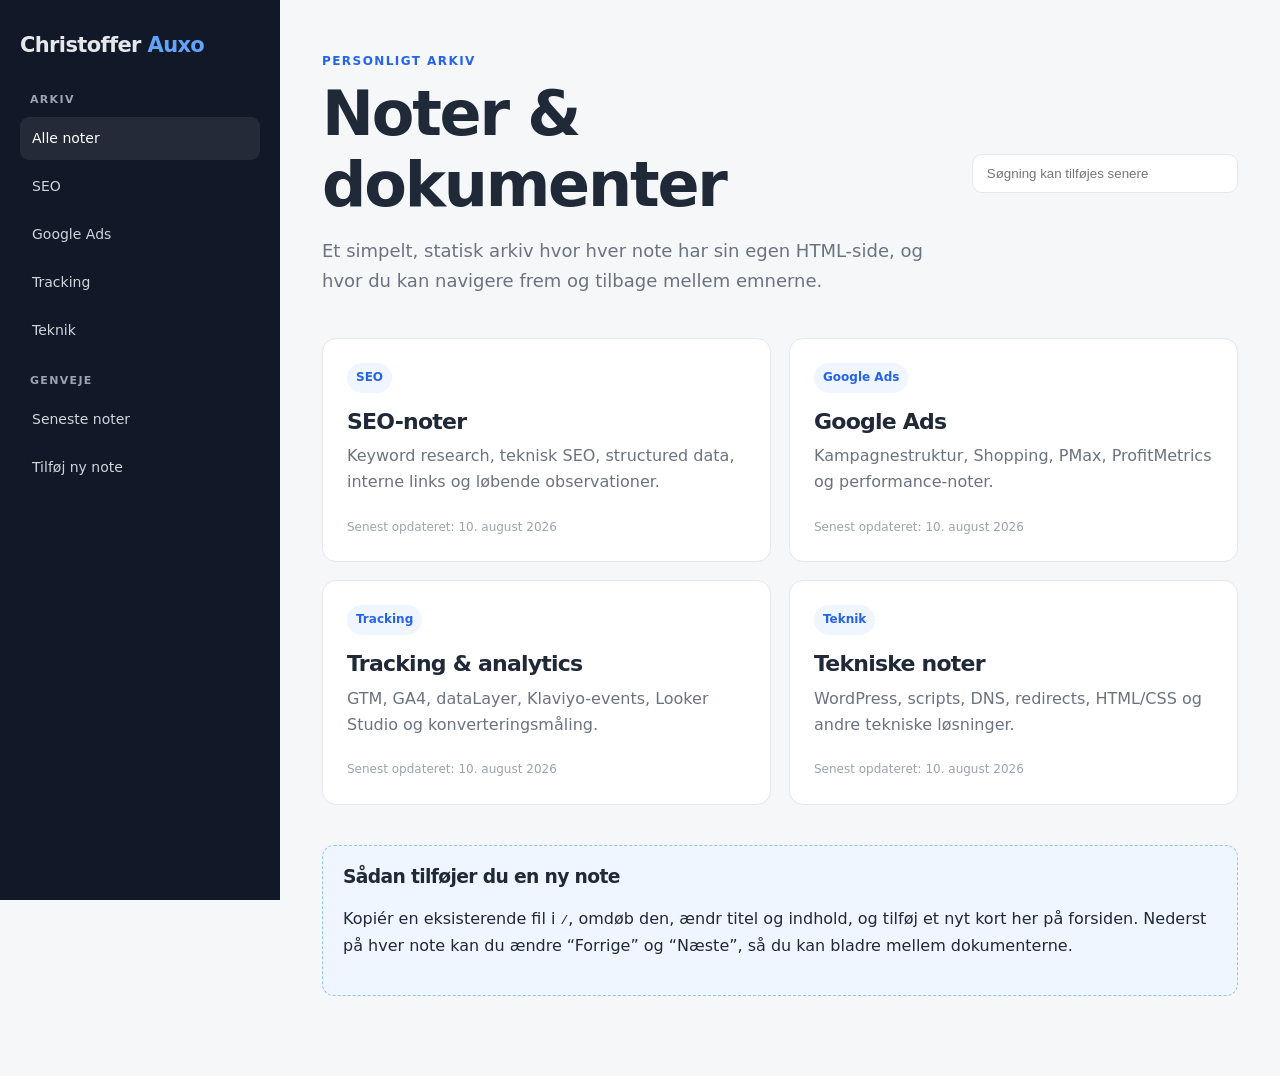
==== commit 492261c6: "Update index.html" ====
--- a/index.html
+++ b/index.html
@@ -15,10 +15,10 @@
     <div class="sidebar-label">Arkiv</div>
     <nav class="nav">
       <a class="active" href="index.html">Alle noter</a>
-      <a href="notes/seo-noter.html">SEO</a>
-      <a href="notes/google-ads.html">Google Ads</a>
-      <a href="notes/tracking.html">Tracking</a>
-      <a href="notes/teknik.html">Teknik</a>
+      <a href="/seo-noter.html">SEO</a>
+      <a href="/google-ads.html">Google Ads</a>
+      <a href="/tracking.html">Tracking</a>
+      <a href="/teknik.html">Teknik</a>
     </nav>
 
     <div class="sidebar-label">Genveje</div>
@@ -41,28 +41,28 @@
 
       <section id="seneste">
         <div class="grid">
-          <a class="card" href="notes/seo-noter.html">
+          <a class="card" href="seo-noter.html">
             <span class="tag">SEO</span>
             <h2>SEO-noter</h2>
             <p>Keyword research, teknisk SEO, structured data, interne links og løbende observationer.</p>
             <span class="date">Senest opdateret: 10. august 2026</span>
           </a>
 
-          <a class="card" href="notes/google-ads.html">
+          <a class="card" href="google-ads.html">
             <span class="tag">Google Ads</span>
             <h2>Google Ads</h2>
             <p>Kampagnestruktur, Shopping, PMax, ProfitMetrics og performance-noter.</p>
             <span class="date">Senest opdateret: 10. august 2026</span>
           </a>
 
-          <a class="card" href="notes/tracking.html">
+          <a class="card" href="tracking.html">
             <span class="tag">Tracking</span>
             <h2>Tracking & analytics</h2>
             <p>GTM, GA4, dataLayer, Klaviyo-events, Looker Studio og konverteringsmåling.</p>
             <span class="date">Senest opdateret: 10. august 2026</span>
           </a>
 
-          <a class="card" href="notes/teknik.html">
+          <a class="card" href="teknik.html">
             <span class="tag">Teknik</span>
             <h2>Tekniske noter</h2>
             <p>WordPress, scripts, DNS, redirects, HTML/CSS og andre tekniske løsninger.</p>
@@ -73,7 +73,7 @@
 
       <section class="help-box" id="saadan-tilfoejer-du">
         <h3>Sådan tilføjer du en ny note</h3>
-        <p>Kopiér en eksisterende fil i <code>/notes/</code>, omdøb den, ændr titel og indhold, og tilføj et nyt kort her på forsiden. Nederst på hver note kan du ændre “Forrige” og “Næste”, så du kan bladre mellem dokumenterne.</p>
+        <p>Kopiér en eksisterende fil i <code>/</code>, omdøb den, ændr titel og indhold, og tilføj et nyt kort her på forsiden. Nederst på hver note kan du ændre “Forrige” og “Næste”, så du kan bladre mellem dokumenterne.</p>
       </section>
     </div>
   </main>
